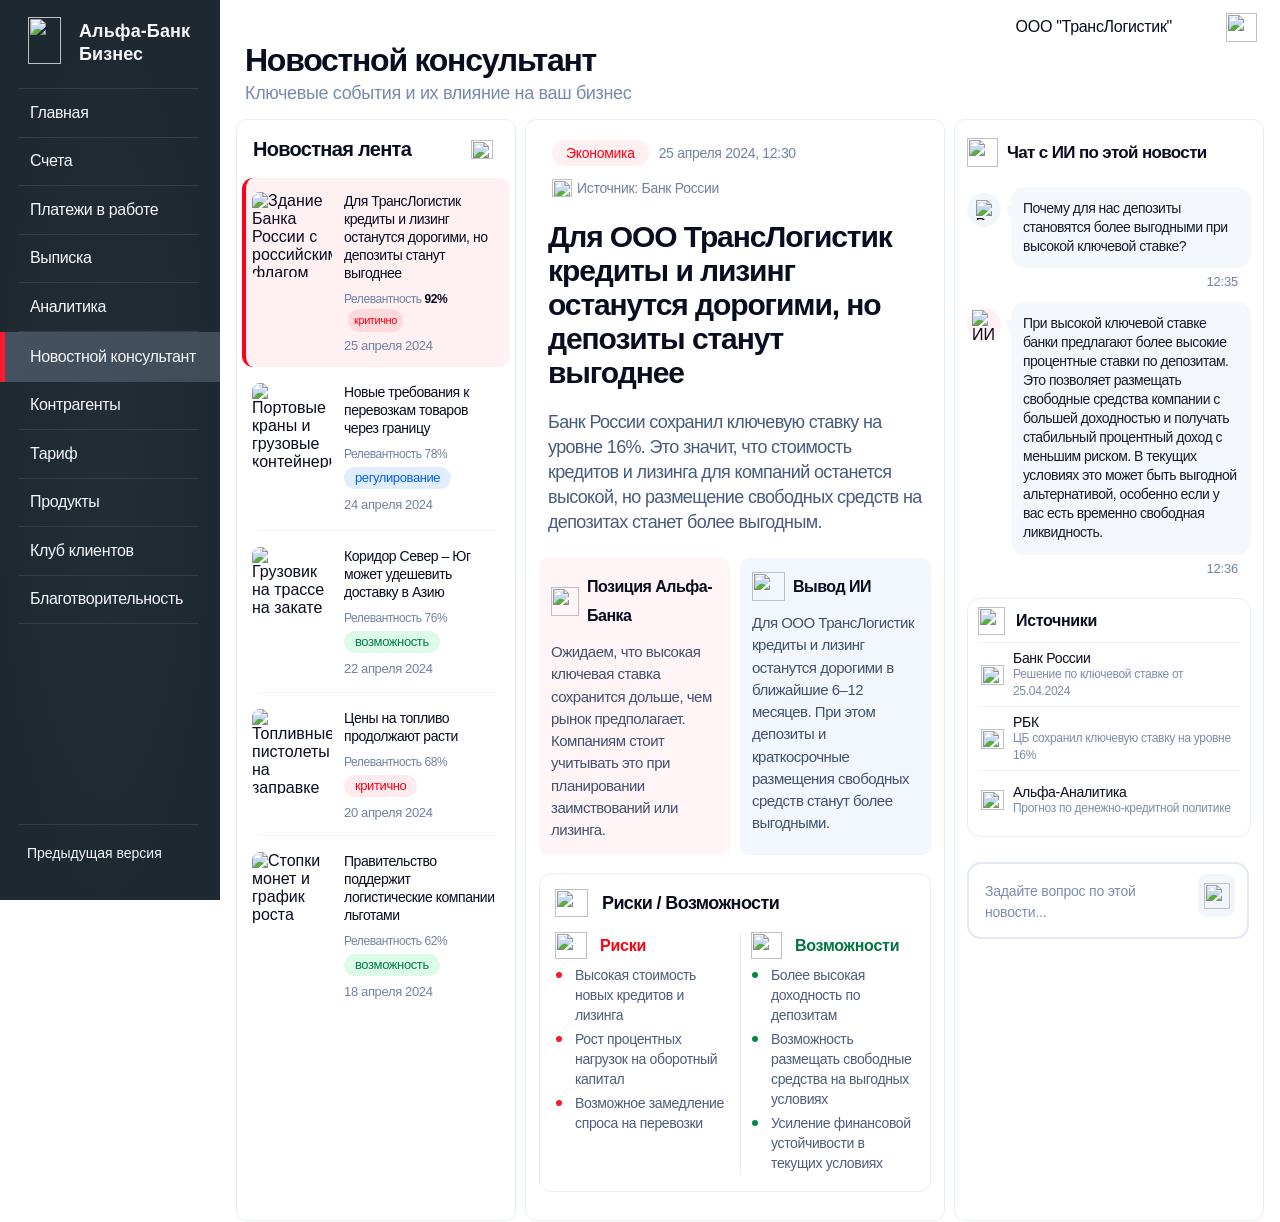
==== src/main/resources/templates/index.html @ 37f82724 "controllers building" ====
<!doctype html>
<html lang="ru">
<head>
  <meta charset="utf-8">
  <meta name="viewport" content="width=device-width, initial-scale=1">
  <meta name="color-scheme" content="light">
  <title>Новостной консультант — Альфа-Банк Бизнес</title>
  <link rel="icon" href="assets/chat-alfa.png">
  <link rel="stylesheet" href="../static/style.css">
  <script src="script.js" defer></script>
</head>
<body>
  <aside class="sidebar" aria-label="Боковая панель">
    <a class="brand" href="#consultant" aria-label="Альфа-Банк Бизнес">
      <img src="assets/alfa-logo.png" alt="" width="33" height="47">
      <span>Альфа-Банк<br>Бизнес</span>
    </a>
    <nav aria-label="Главное меню">
      <button type="button" data-section="Главная">Главная</button>
      <button type="button" data-section="Счета">Счета</button>
      <button type="button" data-section="Платежи в работе">Платежи в работе</button>
      <button type="button" data-section="Выписка">Выписка</button>
      <button type="button" data-section="Аналитика">Аналитика</button>
      <a href="#consultant" class="nav-current" aria-current="page">Новостной консультант</a>
      <button type="button" data-section="Контрагенты">Контрагенты</button>
      <button type="button" data-section="Тариф">Тариф</button>
      <button type="button" data-section="Продукты">Продукты</button>
      <button type="button" data-section="Клуб клиентов">Клуб клиентов</button>
      <button type="button" data-section="Благотворительность">Благотворительность</button>
    </nav>
    <button class="previous-version" type="button" data-section="Предыдущая версия">Предыдущая версия</button>
  </aside>

  <main id="consultant" class="workspace">
    <header class="page-header">
      <div class="page-heading">
        <h1>Новостной консультант</h1>
        <p>Ключевые события и их влияние на ваш бизнес</p>
      </div>
      <div class="account">
        <div class="company-wrapper">
          <button class="company-button" id="company-button" type="button" aria-expanded="false" aria-controls="company-menu">
            ООО "ТрансЛогистик" <img src="assets/chevron.png" alt="" width="16" height="13">
          </button>
          <div id="company-menu" class="popover company-menu" hidden><span>Текущая компания</span><strong>ООО «ТрансЛогистик»</strong></div>
        </div>
        <button id="logout-button" class="icon-button logout" type="button" aria-label="Выйти"><img src="assets/logout.png" width="31" height="29" alt=""></button>
      </div>
    </header>

    <div class="columns">
      <section class="panel feed" aria-labelledby="feed-heading">
        <header class="feed-header">
          <h2 id="feed-heading">Новостная лента</h2>
          <button class="icon-button filter-button" id="filter-button" type="button" aria-label="Фильтры новостной ленты" aria-expanded="false" aria-controls="filter-menu"><img src="assets/filter.png" alt="" width="22" height="19"></button>
          <form id="filter-menu" class="popover filter-menu" hidden>
            <label>Тип новости<select id="impact-filter"><option value="all">Все новости</option><option value="risk">Критично</option><option value="regulation">Регулирование</option><option value="opportunity">Возможность</option></select></label>
            <label>Сортировка<select id="news-sort"><option value="relevance">По релевантности</option><option value="date">По дате</option></select></label>
            <button type="reset">Сбросить фильтры</button>
          </form>
        </header>
        <div class="news-list" role="list" aria-label="Новости">
          <div role="listitem" class="news-row" data-impact="risk" data-score="92" data-date="2024-04-25">
            <button type="button" class="news-item selected" data-news="rate" aria-pressed="true">
              <img class="news-thumbnail" src="assets/bank-building.png" alt="Здание Банка России с российским флагом" width="98" height="100">
              <span class="news-copy"><span class="news-title">Для ТрансЛогистик<br> кредиты и лизинг останутся<br> дорогими, но депозиты<br> станут выгоднее</span><span class="news-info">Релевантность <strong>92%</strong><span class="badge critical">критично</span></span><time datetime="2024-04-25">25 апреля 2024</time></span>
            </button>
          </div>
          <div role="listitem" class="news-row" data-impact="regulation" data-score="78" data-date="2024-04-24">
            <button type="button" class="news-item" data-news="border" aria-pressed="false">
              <img class="news-thumbnail" src="assets/containers.png" alt="Портовые краны и грузовые контейнеры" width="98" height="97">
              <span class="news-copy"><span class="news-title">Новые требования<br> к перевозкам товаров<br> через границу</span><span class="news-info">Релевантность 78%</span><span class="badge regulation">регулирование</span><time datetime="2024-04-24">24 апреля 2024</time></span>
            </button>
          </div>
          <div role="listitem" class="news-row" data-impact="opportunity" data-score="76" data-date="2024-04-22">
            <button type="button" class="news-item" data-news="corridor" aria-pressed="false">
              <img class="news-thumbnail" src="assets/truck.png" alt="Грузовик на трассе на закате" width="98" height="97">
              <span class="news-copy"><span class="news-title">Коридор Север – Юг<br> может удешевить<br> доставку в Азию</span><span class="news-info">Релевантность 76%</span><span class="badge opportunity">возможность</span><time datetime="2024-04-22">22 апреля 2024</time></span>
            </button>
          </div>
          <div role="listitem" class="news-row" data-impact="risk" data-score="68" data-date="2024-04-20">
            <button type="button" class="news-item" data-news="fuel" aria-pressed="false">
              <img class="news-thumbnail" src="assets/fuel.png" alt="Топливные пистолеты на заправке" width="98" height="97">
              <span class="news-copy"><span class="news-title">Цены на топливо<br> продолжают расти</span><span class="news-info">Релевантность 68%</span><span class="badge critical">критично</span><time datetime="2024-04-20">20 апреля 2024</time></span>
            </button>
          </div>
          <div role="listitem" class="news-row" data-impact="opportunity" data-score="62" data-date="2024-04-18">
            <button type="button" class="news-item" data-news="support" aria-pressed="false">
              <img class="news-thumbnail" src="assets/coins.png" alt="Стопки монет и график роста" width="98" height="96">
              <span class="news-copy"><span class="news-title">Правительство поддержит<br> логистические компании<br> льготами</span><span class="news-info">Релевантность 62%</span><span class="badge opportunity">возможность</span><time datetime="2024-04-18">18 апреля 2024</time></span>
            </button>
          </div>
        </div>
      </section>

      <article class="panel article-panel" aria-labelledby="article-heading">
        <div class="article-meta"><span id="article-category" class="category">Экономика</span><time id="article-date" datetime="2024-04-25T12:30:00">25 апреля 2024, 12:30</time><a id="article-source" href="#sources"><img src="assets/source-external.png" alt="" width="20" height="18">Источник: Банк России</a></div>
        <div class="article-intro">
          <h2 id="article-heading">Для ООО ТрансЛогистик кредиты<br class="reference-break"> <span class="headline-second">и лизинг останутся дорогими,</span><br class="reference-break"> <span class="headline-final">но депозиты станут выгоднее</span></h2>
          <p class="article-summary" id="article-summary">Банк России сохранил ключевую ставку на уровне 16%.<br class="reference-break"> <span class="summary-wide">Это значит, что стоимость кредитов и лизинга для компаний</span><br class="reference-break"> <span class="summary-wide">останется высокой, но размещение свободных средств</span><br class="reference-break"> <span class="summary-tail">на депозитах станет более выгодным.</span></p>
        </div>
        <div id="article-analysis">
          <div class="analysis-cards">
            <section class="analysis-card bank-position" aria-labelledby="bank-heading">
              <h3 id="bank-heading"><img src="assets/bank-chart.png" alt="" width="28" height="29">Позиция Альфа-Банка</h3>
              <p>Ожидаем, что высокая ключевая<br class="reference-break"> ставка сохранится дольше, чем<br class="reference-break"> рынок предполагает. Компаниям<br class="reference-break"> <span class="compact-line">стоит учитывать это при планировании</span><br class="reference-break"> заимствований или лизинга.</p>
            </section>
            <section class="analysis-card ai-conclusion" aria-labelledby="ai-heading">
              <h3 id="ai-heading"><img src="assets/ai-sparkles.png" alt="" width="33" height="29">Вывод ИИ</h3>
              <p>Для ООО ТрансЛогистик кредиты<br class="reference-break"> и лизинг останутся дорогими<br class="reference-break"> в ближайшие 6–12 месяцев.<br class="reference-break"> При этом депозиты и краткосрочные<br class="reference-break"> размещения свободных средств<br class="reference-break"> станут более выгодными.</p>
            </section>
          </div>
          <section class="risk-opportunities" aria-labelledby="risk-heading">
            <h3 id="risk-heading"><img src="assets/scales.png" width="33" height="28" alt="">Риски / Возможности</h3>
            <div class="risk-columns">
              <section class="risks"><h4><img src="assets/warning.png" width="32" height="27" alt="">Риски</h4><ul><li>Высокая стоимость новых кредитов<br class="reference-break"> и лизинга</li><li>Рост процентных нагрузок<br class="reference-break"> на оборотный капитал</li><li>Возможное замедление спроса<br class="reference-break"> на перевозки</li></ul></section>
              <section class="opportunities"><h4><img src="assets/trend.png" width="31" height="27" alt="">Возможности</h4><ul><li>Более высокая доходность<br class="reference-break"> по депозитам</li><li>Возможность размещать свободные<br class="reference-break"> средства на выгодных условиях</li><li>Усиление финансовой устойчивости<br class="reference-break"> в текущих условиях</li></ul></section>
            </div>
          </section>
        </div>
      </article>

      <aside class="panel chat-panel" aria-labelledby="chat-heading">
        <h2 id="chat-heading"><img src="assets/chat.png" width="31" height="29" alt="">Чат с ИИ по этой новости</h2>
        <div class="conversation" id="conversation" role="log" aria-label="Переписка по новости" aria-live="polite">
          <div class="message user-message"><span class="avatar user-avatar"><img src="assets/chat-user.png" width="17" height="20" alt="Вы"></span><div class="message-body"><div class="bubble">Почему для нас депозиты становятся<br class="reference-break"> более выгодными при высокой<br class="reference-break"> ключевой ставке?</div><time>12:35</time></div></div>
          <div class="message ai-message"><span class="avatar ai-avatar"><img src="assets/chat-alfa.png" width="24" height="30" alt="ИИ"></span><div class="message-body"><div class="bubble">При высокой ключевой ставке банки<br class="reference-break"> предлагают более высокие процентные<br class="reference-break"> ставки по депозитам. Это позволяет<br class="reference-break"> размещать свободные средства<br class="reference-break"> компании с большей доходностью<br class="reference-break"> и получать стабильный процентный<br class="reference-break"> доход с меньшим риском. В текущих<br class="reference-break"> условиях это может быть выгодной<br class="reference-break"> альтернативой, особенно если у вас<br class="reference-break"> есть временно свободная ликвидность.</div><time>12:36</time></div></div>
        </div>
        <section class="sources" id="sources" aria-labelledby="sources-heading">
          <h3 id="sources-heading"><img src="assets/link.png" width="27" height="28" alt="">Источники</h3>
          <a href="https://www.cbr.ru/" target="_blank" rel="noopener noreferrer"><img src="assets/external.png" width="23" height="20" alt=""><span>Банк России<small>Решение по ключевой ставке от 25.04.2024</small></span></a>
          <a href="https://www.rbc.ru/" target="_blank" rel="noopener noreferrer"><img src="assets/external.png" width="23" height="20" alt=""><span>РБК<small>ЦБ сохранил ключевую ставку на уровне 16%</small></span></a>
          <a href="https://alfabank.ru/" target="_blank" rel="noopener noreferrer"><img src="assets/external.png" width="23" height="20" alt=""><span>Альфа-Аналитика<small>Прогноз по денежно-кредитной политике</small></span></a>
        </section>
        <form class="chat-form" id="chat-form">
          <label class="visually-hidden" for="chat-input">Вопрос по выбранной новости</label>
          <textarea id="chat-input" rows="2" maxlength="2000" placeholder="Задайте вопрос по этой новости..."></textarea>
          <button class="icon-button send-button" type="submit" aria-label="Отправить вопрос"><img src="assets/send.png" width="26" height="26" alt=""></button>
        </form>
      </aside>
    </div>
  </main>
  <dialog id="info-dialog"><form method="dialog"><h2 id="dialog-title"></h2><p id="dialog-copy"></p><button autofocus>Понятно</button></form></dialog>
</body>
</html>
---- src/main/resources/static/style.css ----
:root {
  --ink:#080d20;
  --muted:#7083a5;
  --body:#475b7e;
  --line:#e8eef7;
  --red:#ff001b;
  --green:#007c40;
  --radius:11px;
  font-family:Arial,Helvetica,sans-serif;
  color:var(--ink);
  background:#fff;
  font-synthesis:none
}

* {
  box-sizing:border-box
}

body {
  margin:0
}

button,input,select,textarea {
  font:inherit
}

button,a {
  -webkit-tap-highlight-color:transparent
}

button {
  color:inherit;
  cursor:pointer
}

a {
  color:inherit;
  text-decoration:none
}

button {
  border:0
}

button:focus-visible,a:focus-visible,textarea:focus-visible,select:focus-visible {
  outline:2px solid #477cff;
  outline-offset:3px
}

button img,a img {
  flex-shrink:0
}

img {
  object-fit:contain;
  vertical-align:middle
}

h1,h2,h3,h4,p {
  margin:0
}

[hidden] {
  display:none!important
}

.sidebar {
  position:fixed;
  inset:0 auto 0 0;
  width:247px;
  min-height:720px;
  background:radial-gradient(ellipse at 48% 52%,#222d36 0,#1d2830 72%);
  color:#f6f7fa;
  display:flex;
  flex-direction:column;
  z-index:2
}

.brand {
  height:89px;
  margin:0 21px 0 19px;
  border-bottom:1px solid #344049;
  display:flex;
  align-items:flex-start;
  padding:17px 0 0 9px;
  gap:18px
}

.brand span {
  font-size:18px;
  font-weight:700;
  line-height:23px;
  padding-top:3px;
  letter-spacing:.1px
}

.sidebar nav {
  display:flex;
  flex-direction:column
}

.sidebar nav>button,.sidebar nav>a {
  position:relative;
  display:flex;
  align-items:center;
  min-height:48.5px;
  padding:0 11px;
  margin:0 21px 0 19px;
  border-bottom:1px solid #344049;
  background:transparent;
  text-align:left;
  font-size:16px;
  line-height:20px;
  letter-spacing:-.35px;
  white-space:nowrap
}

.sidebar nav>.nav-current {
  height:50px;
  margin:0;
  padding:0 0 0 30px;
  background:linear-gradient(90deg,#45515f,#404c58);
  border-bottom:0;
  border-left:5px solid #ff1b2f;
  padding-left:25px
}

.sidebar nav>button:hover {
  background:#ffffff0a
}

.previous-version {
  margin: auto 21px 28px 19px;
  padding:20px 8px 11px;
  border-top:1px solid #344049;
  background:transparent;
  color:#f6f7fa;
  text-align:left;
  font-size:14px
}

.workspace {
  margin-left:247px;
  padding:0 22px 1px 20px;
  min-width:0
}

.page-header {
  height:119px;
  position:relative;
  padding:33px 9px 0
}

.page-heading h1 {
  font-size:36px;
  line-height:42px;
  letter-spacing:-1.25px;
  font-weight:700
}

.page-heading p {
  font-size:20px;
  line-height:25px;
  color:#778aaf;
  letter-spacing:-.35px
}

.account {
  position:absolute;
  right:7px;
  top:21px;
  display:flex;
  gap:22px;
  align-items:center
}

.company-wrapper {
  position:relative
}

.company-button {
  display:flex;
  align-items:center;
  gap:15px;
  padding:3px 0;
  background:transparent;
  font-size:16px;
  letter-spacing:-.3px
}

.icon-button {
  padding:0;
  display:inline-flex;
  align-items:center;
  justify-content:center;
  background:transparent
}

.logout {
  width:32px;
  height:30px
}

.columns {
  display:grid;
  grid-template-columns:363fr 611fr 391fr;
  gap:9px;
  height:calc(100vh - 120px);
  min-height:821px
}

.panel {
  min-width:0;
  border:1px solid var(--line);
  border-radius:var(--radius);
  background:#fff
}

.feed {
  position:relative;
  overflow:hidden
}

.feed-header {
  height:58px;
  display:flex;
  align-items:center;
  justify-content:space-between;
  padding:0 19px 0 16px;
  position:relative
}

.feed-header h2 {
  font-size:20px;
  line-height:24px;
  letter-spacing:-.7px
}

.filter-button {
  height:30px;
  width:28px
}

.news-list {
  padding:0 5px
}

.news-row {
  position:relative
}

.news-row:not(:last-child)::after {
  position:absolute;
  bottom:0;
  left:15px;
  right:13px;
  height:1px;
  background:#eff2f7;
  content:""
}

.news-row:has(.selected)::after {
  display:none
}

.news-item {
  width:100%;
  display:flex;
  gap:17px;
  padding:16px 12px 12px 15px;
  background:#fff;
  text-align:left;
  min-height:162px;
  border-radius:11px;
  position:relative;
  align-items:flex-start
}

.news-item.selected {
  background:#fff0f2;
  border-left:4px solid var(--red);
  padding:14px 9px 12px 11px;
  min-height:146px
}

.news-item:hover:not(.selected) {
  background:#fafbfe
}

.news-thumbnail {
  flex:0 0 98px;
  width:98px;
  height:97px;
  object-fit:cover;
  border-radius:8px
}

.selected .news-thumbnail {
  height:100px
}

.news-copy {
  display:flex;
  flex-direction:column;
  min-width:0;
  flex:1
}

.news-title {
  font-size:16px;
  line-height:19px;
  letter-spacing:-.45px;
  font-weight:500
}

.news-info {
  font-size:14px;
  line-height:19px;
  color:var(--muted);
  margin-top:8px;
  letter-spacing:-.45px;
  white-space:nowrap
}

.news-info strong {
  color:var(--ink);
  font-weight:700
}

.badge {
  font-size:13px;
  line-height:22px;
  display:inline-flex;
  align-self:flex-start;
  align-items:center;
  border-radius:20px;
  padding:0 11px;
  white-space:nowrap;
  letter-spacing:-.4px
}

.critical {
  background:#ffebee;
  color:#f90013
}

.regulation {
  background:#e1eeff;
  color:#0060ff
}

.opportunity {
  background:#ddfbe9;
  color:#007d4d
}

.selected .badge {
  margin-left:9px;
  padding:0 11px;
  background:#ffdadd;
  line-height:23px
}

.news-copy>time {
  font-size:13px;
  line-height:18px;
  color:var(--muted);
  margin-top:7px;
  letter-spacing:-.35px
}

.selected .news-copy>time {
  margin-top:5px
}

.news-copy>.badge {
  margin-top:3px
}

.news-row:nth-child(2) .news-item {
  min-height:164px
}

.news-row:nth-child(4) .news-item {
  min-height:143px
}

.news-row:last-child .news-item {
  min-height:147px
}

.article-panel {
  padding:20px 13px 28px
}

.article-meta {
  height:28px;
  display:flex;
  align-items:center;
  gap:19px;
  padding-left:13px;
  color:var(--muted);
  font-size:14px;
  white-space:nowrap;
  letter-spacing:-.3px
}

.category {
  display:inline-block;
  padding:4px 14px;
  border-radius:20px;
  color:#ff0015;
  background:#fff0f2;
  line-height:18px
}

.article-meta>a {
  display:flex;
  align-items:center;
  gap:5px;
  padding-left:14px;
  border-left:1px solid #f0f3f8;
  height:23px
}

.article-intro {
  padding:0 17px
}

.article-intro h2 {
  margin-top:21px;
  font-size:34px;
  line-height:36.5px;
  letter-spacing:-1.1px;
  font-weight:700
}

.article-summary {
  margin-top:20px;
  font-size:20px;
  line-height:25.5px;
  letter-spacing:-.65px;
  color:var(--body)
}

.analysis-cards {
  margin-top:23px;
  display:grid;
  grid-template-columns:1fr 1fr;
  gap:10px
}

.analysis-card {
  min-width:0;
  border-radius:9px;
  min-height:208px;
  padding:17px 17px 14px
}

.bank-position {
  background:#fff5f6
}

.ai-conclusion {
  background:#f2f7fe
}

.analysis-card h3 {
  font-size:18px;
  line-height:29px;
  letter-spacing:-.5px;
  display:flex;
  align-items:center;
  gap:15px;
  white-space:nowrap
}

.ai-conclusion h3 {
  gap:13px
}

.analysis-card p {
  font-size:16px;
  line-height:22.25px;
  color:#415271;
  letter-spacing:-.5px;
  margin-top:11px
}

.risk-opportunities {
  border:1px solid var(--line);
  border-radius:12px;
  margin-top:18px;
  padding:15px 15px 18px;
  min-height:240px
}

.risk-opportunities>h3 {
  font-size:18px;
  letter-spacing:-.6px;
  line-height:28px;
  display:flex;
  align-items:center;
  gap:14px
}

.risk-columns {
  margin-top:15px;
  display:grid;
  grid-template-columns:1fr 1fr;
  gap:16px
}

.risk-columns>section+section {
  border-left:1px solid var(--line);
  padding-left:22px
}

.risk-columns h4 {
  font-size:16px;
  line-height:27px;
  display:flex;
  align-items:center;
  gap:13px;
  letter-spacing:-.25px
}

.risks h4 {
  color:#ff0013
}

.opportunities h4 {
  color:#007641
}

.risk-columns ul {
  list-style:none;
  margin:6px 0 0;
  padding:0
}

.risk-columns li {
  position:relative;
  font-size:14px;
  line-height:20px;
  color:#4c5e7c;
  padding-left:20px;
  letter-spacing:-.35px;
  margin-top:4px
}

.risk-columns li::before {
  content:"";
  width:6px;
  height:6px;
  border-radius:50%;
  background:#ff152d;
  position:absolute;
  left:1px;
  top:7px
}

.opportunities li::before {
  background:#008a43
}

.chat-panel {
  padding:18px 12px 33px 16px;
  display:flex;
  flex-direction:column
}

.chat-panel>h2 {
  font-size:20px;
  letter-spacing:-.65px;
  line-height:29px;
  display:flex;
  align-items:center;
  gap:15px;
  padding-left:4px;
  white-space:nowrap
}

.conversation {
  margin-top:20px;
  max-height:371px;
  overflow:auto;
  scrollbar-width:thin;
  scrollbar-color:#d5dfed transparent;
  flex:0 0 auto
}

.message {
  display:flex;
  align-items:flex-start;
  gap:14px
}

.avatar {
  width:41px;
  height:41px;
  flex:0 0 41px;
  border-radius:50%;
  display:flex;
  align-items:center;
  justify-content:center;
  margin-top:6px
}

.user-avatar {
  background:#f2f5f9
}

.ai-avatar {
  background:#fff0f2
}

.message-body {
  flex:1;
  min-width:0
}

.bubble {
  overflow-wrap:anywhere;
  position:relative;
  border-radius:14px;
  background:#f4f7fb;
  padding:15px 16px 9px;
  font-size:16px;
  line-height:20px;
  letter-spacing:-.5px;
  color:#161c30
}

.bubble::before {
  position:absolute;
  left:-4px;
  top:18px;
  width:10px;
  height:13px;
  border-radius:1px 0 0 8px;
  background:#f4f7fb;
  content:""
}

.message time {
  display:block;
  text-align:right;
  margin:5px 13px 0 0;
  font-size:13px;
  line-height:18px;
  letter-spacing:-.2px;
  color:var(--muted)
}

.ai-message {
  margin-top:11px
}

.ai-message .bubble {
  padding-top:12px;
  padding-bottom:13px
}

.sources {
  margin-top:24px;
  border:1px solid var(--line);
  border-radius:13px;
  padding:8px 15px 4px 16px;
  flex:0 0 auto
}

.sources h3 {
  display:flex;
  align-items:center;
  gap:11px;
  font-size:16px;
  line-height:28px;
  letter-spacing:-.35px;
  margin-bottom:7px
}

.sources>a {
  display:flex;
  align-items:center;
  gap:18px;
  min-height:58px;
  border-top:1px solid #edf1f7;
  font-size:14px;
  letter-spacing:-.3px;
  padding:7px 0 6px 3px
}

.sources>a:hover {
  background:#f8faff
}

.sources a span {
  min-width:0
}

.sources small {
  display:block;
  font-size:12px;
  color:#7c8dac;
  line-height:17px;
  letter-spacing:-.3px;
  white-space:nowrap
}

.chat-form {
  display:flex;
  gap:7px;
  align-items:flex-start;
  border:2px solid #e2e9f4;
  border-radius:14px;
  padding:10px 12px 10px 16px;
  min-height:77px;
  margin-top:auto;
  margin-right:2px
}

.chat-form textarea {
  border:0;
  outline:none;
  resize:none;
  min-width:0;
  width:100%;
  height:51px;
  background:transparent;
  padding:7px 0 0;
  color:var(--ink);
  font-size:14px;
  line-height:21px;
  letter-spacing:-.2px
}

.chat-form textarea::placeholder {
  color:#7b8db1;
  opacity:1
}

.send-button {
  border-radius:9px;
  background:#f2f5fa;
  width:37px;
  height:43px;
  flex:0 0 37px
}

.send-button:hover {
  background:#e9eff9
}

.popover {
  position:absolute;
  z-index:5;
  background:#fff;
  border:1px solid var(--line);
  border-radius:12px;
  box-shadow:0 8px 30px #15213d24;
  padding:16px;
  font-size:14px
}

.company-menu {
  right:0;
  top:35px;
  width:240px
}

.company-menu span,.company-menu strong {
  display:block;
  line-height:24px
}

.company-menu span {
  color:var(--muted)
}

.filter-menu {
  top:47px;
  right:10px;
  width:240px
}

.filter-menu label {
  display:block;
  margin-bottom:12px
}

.filter-menu select {
  display:block;
  width:100%;
  border:1px solid #dbe2ed;
  padding:8px;
  margin-top:5px;
  background:#fff;
  border-radius:6px;
  color:var(--ink)
}

.filter-menu button {
  padding:8px 10px;
  border-radius:6px;
  background:#f3f6fb
}

.visually-hidden {
  position:absolute;
  width:1px;
  height:1px;
  overflow:hidden;
  clip-path:inset(50%);
  white-space:nowrap
}

dialog {
  border:1px solid var(--line);
  border-radius:16px;
  max-width:min(440px,90vw);
  padding:26px;
  box-shadow:0 15px 70px #080d2020
}

dialog::backdrop {
  background:#080d2040
}

dialog h2 {
  font-size:22px;
  margin-bottom:14px
}

dialog p {
  line-height:1.5;
  color:var(--body)
}

dialog button {
  background:#ff122b;
  color:#fff;
  border-radius:8px;
  padding:10px 20px;
  margin-top:20px
}

.sources:target {
  outline:2px solid #cbd8ef;
  outline-offset:3px
}

@media(min-width:1650px) {
  .brand span {
    font-weight:400;
    -webkit-text-stroke:.22px currentColor;
    letter-spacing:0
  }
  .sidebar nav>button,.sidebar nav>a {
    min-height:48px;
    font-size:16px;
    letter-spacing:.05px
  }
  .sidebar nav>.nav-current {
    font-size:16.5px;
    letter-spacing:.05px
  }
  .previous-version {
    margin-bottom:30px
  }
  .page-header {
    padding-top:34px
  }
  .page-heading h1 {
    letter-spacing:-1px
  }
  .page-heading p {
    letter-spacing:-.3px
  }
  .company-button {
    font-size:17px
  }
  .feed-header {
    padding-top:4px
  }
  .news-title {
    -webkit-text-stroke:.15px currentColor
  }
  .news-info {
    letter-spacing:-.3px
  }
  .news-copy>time {
    letter-spacing:-.1px
  }
  .news-row:nth-child(2) .news-title {
    position:relative;
    top:1px
  }
  .news-row:nth-child(2) .news-info {
    margin-top:9px
  }
  .news-row:nth-child(2) .news-copy>time {
    margin-top:9px
  }
  .news-row:nth-child(2) .news-item {
    height:164px
  }
  .news-row:nth-child(n+3) .news-item {
    padding-top:13px
  }
  .news-row:nth-child(3) .news-title {
    line-height:20.5px;
    position:relative;
    top:1px
  }
  .news-row:nth-child(3) .news-info {
    margin-top:6.5px
  }
  .news-row:nth-child(3) .news-copy>time {
    margin-top:9px
  }
  .news-row:nth-child(3) .news-item {
    height:162px
  }
  .news-row:nth-child(4) .news-title {
    line-height:20px;
    position:relative;
    top:1px
  }
  .news-row:nth-child(4) .news-copy>time {
    margin-top:9px
  }
  .news-row:nth-child(4) .news-item {
    height:143px
  }
  .news-row:last-child .news-item {
    padding-top:12px
  }
  .news-row:last-child .news-info {
    margin-top:7px
  }
  .news-row:last-child .news-copy>.badge {
    margin-top:1px
  }
  .news-row:last-child .news-copy>time {
    margin-top:2px
  }
  .columns {
    grid-template-rows:minmax(0,1fr)
  }
  .category {
    padding:3.5px 17.5px
  }
  .reference-break {
    display:initial
  }
  .article-intro h2 {
    margin-top:24px
  }
  .headline-second {
    letter-spacing:-1.4px
  }
  .headline-final {
    letter-spacing:-1.7px
  }
  .article-summary {
    line-height:26px
  }
  .summary-wide {
    letter-spacing:-.4px
  }
  .summary-tail {
    letter-spacing:-.8px
  }
  .analysis-cards {
    margin-top:21px
  }
  .analysis-card {
    padding-right:7px
  }
  .analysis-card p {
    letter-spacing:-.55px
  }
  .analysis-card .compact-line {
    letter-spacing:-.83px;
    white-space:nowrap
  }
  .risk-columns {
    grid-template-columns:255px minmax(0,1fr)
  }
  .selected .news-title {
    line-height:18.6px;
    position:relative;
    top:-2px
  }
  .selected .news-info {
    margin-top:1.5px;
    line-height:23px
  }
  .selected .news-copy>time {
    margin-top:4px
  }
  .news-item.selected {
    height:146px;
    min-height:146px;
    padding-bottom:9px
  }
  .ai-message .bubble {
    font-size:16px;
    letter-spacing:-.7px;
    padding-bottom:15px
  }
  .ai-avatar {
    margin-top:3px
  }
  .conversation {
    max-height:371px;
    margin-right:-1px
  }
  .sources {
    margin-top:23px;
    margin-right:2px;
    padding-bottom:3px
  }
  .sources h3 {
    position:relative;
    top:1px;
    gap:10px;
    margin-bottom:6px
  }
  .sources>a {
    gap:16px
  }
  .sources small {
    font-size:13px;
    letter-spacing:-.35px
  }
}

@media(max-width:1649px) {
  .reference-break {
    display:none
  }
  .sidebar {
    width:220px
  }
  .workspace {
    margin-left:220px;
    padding-right:16px;
    padding-left:16px
  }
  .columns {
    grid-template-columns:minmax(280px,.95fr) minmax(420px,1.6fr) minmax(310px,1fr);
    gap:9px;
    min-height:840px;
    height:auto
  }
  .page-heading h1 {
    font-size:32px
  }
  .page-heading p {
    font-size:18px
  }
  .page-header {
    padding-top:39px
  }
  .account {
    top:12px
  }
  .article-intro {
    padding:0 9px
  }
  .article-intro h2 {
    font-size:30px;
    line-height:34px
  }
  .article-summary {
    font-size:18px;
    line-height:25px
  }
  .article-meta {
    gap:10px;
    flex-wrap:wrap;
    height:auto;
    min-height:28px;
    white-space:normal
  }
  .article-meta>a {
    padding-left:0;
    border:0
  }
  .analysis-card {
    padding:14px 12px
  }
  .analysis-card h3 {
    font-size:16px;
    gap:8px;
    white-space:normal
  }
  .analysis-card p {
    font-size:15px
  }
  .risk-columns {
    gap:10px
  }
  .risk-columns>section+section {
    padding-left:10px
  }
  .news-item {
    gap:12px;
    padding-left:10px
  }
  .news-item.selected {
    padding-left:6px
  }
  .news-thumbnail {
    width:80px;
    flex-basis:80px;
    height:85px
  }
  .selected .news-thumbnail {
    height:85px
  }
  .news-title {
    font-size:14px;
    line-height:18px
  }
  .news-title br {
    display:none
  }
  .news-info {
    font-size:12px;
    white-space:normal
  }
  .selected .badge {
    margin-left:4px;
    font-size:11px;
    padding:0 6px
  }
  .chat-panel {
    padding-left:12px;
    padding-right:12px
  }
  .chat-panel>h2 {
    font-size:17px;
    gap:9px;
    padding-left:0;
    white-space:normal
  }
  .message {
    gap:10px
  }
  .avatar {
    width:34px;
    height:34px;
    flex-basis:34px
  }
  .bubble {
    font-size:14px;
    line-height:19px;
    padding:12px
  }
  .sources {
    padding:8px 10px
  }
  .sources>a {
    gap:9px
  }
  .sources small {
    white-space:normal
  }
  .conversation {
    max-height:420px
  }
  .sources {
    margin-top:20px
  }
  .chat-form {
    margin-top:25px
  }
}

@media(max-width:1279px) {
  .sidebar {
    width:205px
  }
  .workspace {
    margin-left:205px
  }
  .columns {
    grid-template-columns:290px minmax(0,1fr);
    height:auto
  }
  .chat-panel {
    grid-column:2;
    min-height:700px
  }
  .feed {
    grid-row:1 / span 2
  }
  .article-panel {
    padding-bottom:20px
  }
  .article-meta>a {
    font-size:12px
  }
  .analysis-cards {
    grid-template-columns:1fr
  }
  .analysis-card {
    min-height:0
  }
  .chat-form {
    margin-top:25px
  }
  .conversation {
    max-height:420px
  }
  .page-heading h1 {
    font-size:30px
  }
  .page-heading p {
    font-size:16px
  }
  .brand {
    gap:12px
  }
  .brand span {
    font-size:16px
  }
  .sidebar nav>button,.sidebar nav>a {
    font-size:14px
  }
  .sidebar nav>.nav-current {
    padding-left:15px
  }
  .risk-columns {
    grid-template-columns:1fr
  }
  .risk-columns>section+section {
    border-left:0;
    border-top:1px solid var(--line);
    padding:10px 0 0
  }
}

@media(max-width:899px) {
  .sidebar {
    position:relative;
    width:100%;
    min-height:0
  }
  .brand {
    height:75px;
    margin:0 16px;
    border:0;
    padding:11px 0;
    gap:14px
  }
  .brand img {
    height:44px
  }
  .brand span {
    padding-top:3px
  }
  .sidebar nav {
    flex-direction:row;
    overflow-x:auto;
    padding:0 10px
  }
  .sidebar nav>button,.sidebar nav>a {
    flex-shrink:0;
    min-height:44px;
    margin:0;
    padding:0 13px;
    border:0
  }
  .sidebar nav>.nav-current {
    height:44px;
    padding:0 13px;
    border-left:0;
    border-bottom:3px solid #ff1b2f
  }
  .previous-version {
    display:none
  }
  .workspace {
    margin:0;
    padding:0 14px 14px
  }
  .page-header {
    height:142px;
    padding:52px 0 0
  }
  .page-heading h1 {
    font-size:28px;
    letter-spacing:-.8px
  }
  .page-heading p {
    font-size:15px;
    line-height:21px
  }
  .account {
    right:0;
    top:12px
  }
  .company-button {
    font-size:14px
  }
  .columns {
    grid-template-columns:minmax(0,1fr);
    gap:14px;
    min-height:0
  }
  .feed,.chat-panel {
    grid-column:auto;
    grid-row:auto
  }
  .feed {
    max-height:430px;
    overflow:auto
  }
  .feed-header {
    position:sticky;
    top:0;
    background:white;
    z-index:1
  }
  .news-item,.news-item.selected,.news-row:nth-child(2) .news-item,.news-row:nth-child(4) .news-item,.news-row:last-child .news-item {
    min-height:135px
  }
  .news-thumbnail,.selected .news-thumbnail {
    width:90px;
    flex-basis:90px;
    height:90px
  }
  .news-title {
    font-size:16px;
    line-height:20px
  }
  .news-info {
    font-size:13px
  }
  .article-intro h2 {
    font-size:28px;
    line-height:32px
  }
  .article-summary {
    font-size:18px;
    line-height:25px
  }
  .article-meta {
    font-size:12px;
    padding-left:9px
  }
  .analysis-cards {
    grid-template-columns:1fr 1fr
  }
  .analysis-card h3 {
    font-size:16px
  }
  .analysis-card p {
    font-size:15px
  }
  .risk-columns {
    grid-template-columns:1fr 1fr
  }
  .risk-columns>section+section {
    border-top:0;
    border-left:1px solid var(--line);
    padding:0 0 0 12px
  }
  .chat-panel {
    min-height:700px;
    padding:18px 16px
  }
  .chat-panel>h2 {
    font-size:20px
  }
  .conversation {
    max-height:440px
  }
  .bubble {
    font-size:16px;
    line-height:21px
  }
  .avatar {
    width:41px;
    height:41px;
    flex-basis:41px
  }
  .sources small {
    font-size:12px
  }
  .chat-form {
    margin-top:auto
  }
}

@media(max-width:420px) {
  .analysis-cards,.risk-columns {
    grid-template-columns:1fr
  }
  .risk-columns>section+section {
    border-left:0;
    border-top:1px solid var(--line);
    padding:10px 0 0
  }
  .page-heading h1 {
    font-size:25px
  }
  .page-heading p {
    font-size:13px
  }
  .article-intro h2 {
    font-size:26px
  }
  .article-panel {
    padding-left:10px;
    padding-right:10px
  }
  .chat-panel {
    min-height:760px
  }
  .selected .news-info {
    font-size:12px
  }
}
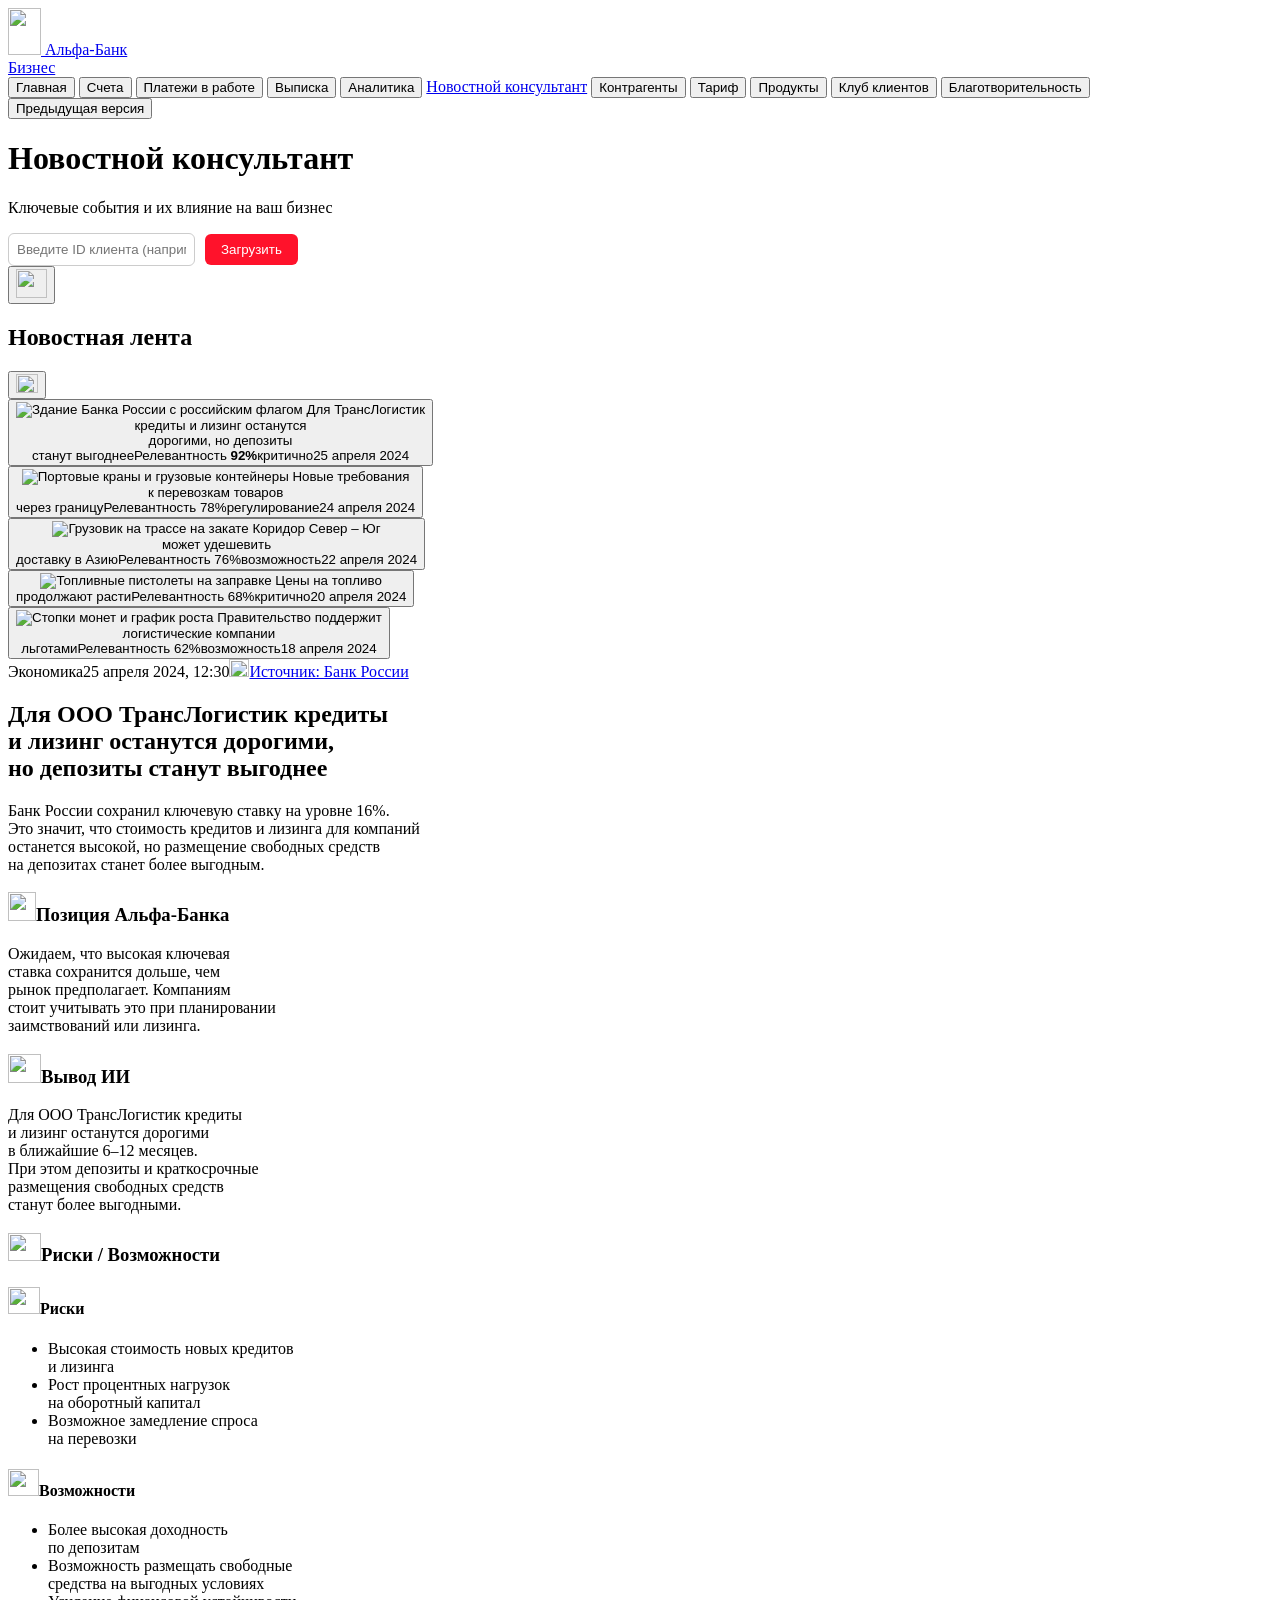
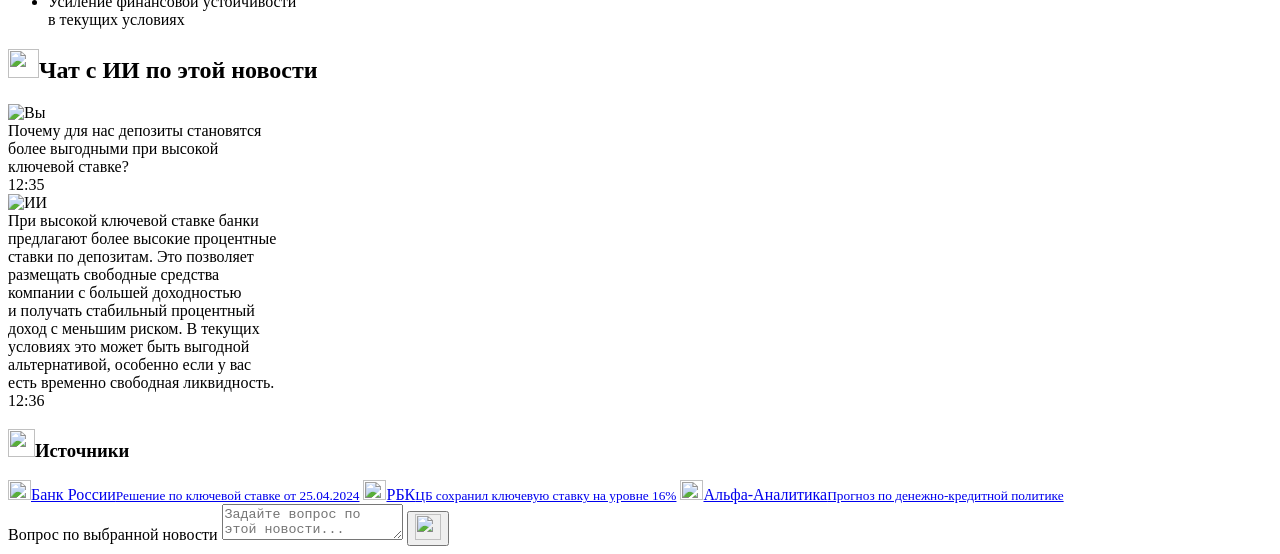
==== commit a1228d44: "first 3 endpoints" ====
--- a/src/main/resources/templates/index.html
+++ b/src/main/resources/templates/index.html
@@ -6,13 +6,13 @@
   <meta name="color-scheme" content="light">
   <title>Новостной консультант — Альфа-Банк Бизнес</title>
   <link rel="icon" href="assets/chat-alfa.png">
-  <link rel="stylesheet" href="../static/style.css">
-  <script src="script.js" defer></script>
+  <link rel="stylesheet" href="/style.css">
+  <script th:src="@{/script.js}" defer></script>
 </head>
 <body>
   <aside class="sidebar" aria-label="Боковая панель">
     <a class="brand" href="#consultant" aria-label="Альфа-Банк Бизнес">
-      <img src="assets/alfa-logo.png" alt="" width="33" height="47">
+      <img src="/assets/alfa-logo.png" alt="" width="33" height="47">
       <span>Альфа-Банк<br>Бизнес</span>
     </a>
     <nav aria-label="Главное меню">
@@ -38,13 +38,11 @@
         <p>Ключевые события и их влияние на ваш бизнес</p>
       </div>
       <div class="account">
-        <div class="company-wrapper">
-          <button class="company-button" id="company-button" type="button" aria-expanded="false" aria-controls="company-menu">
-            ООО "ТрансЛогистик" <img src="assets/chevron.png" alt="" width="16" height="13">
-          </button>
-          <div id="company-menu" class="popover company-menu" hidden><span>Текущая компания</span><strong>ООО «ТрансЛогистик»</strong></div>
+        <div style="display: flex; gap: 10px; align-items: center; margin-right: 20px;">
+          <input type="text" id="client-id-input" placeholder="Введите ID клиента (например, U_80)" style="padding: 8px; border: 1px solid #ccc; border-radius: 6px;">
+          <button id="load-client-btn" style="padding: 8px 16px; background: #ff122b; color: white; border: none; border-radius: 6px; cursor: pointer;">Загрузить</button>
         </div>
-        <button id="logout-button" class="icon-button logout" type="button" aria-label="Выйти"><img src="assets/logout.png" width="31" height="29" alt=""></button>
+        <button id="logout-button" class="icon-button logout" type="button" aria-label="Выйти"><img src="/assets/logout.png" width="31" height="29" alt=""></button>
       </div>
     </header>
 
@@ -62,31 +60,31 @@
         <div class="news-list" role="list" aria-label="Новости">
           <div role="listitem" class="news-row" data-impact="risk" data-score="92" data-date="2024-04-25">
             <button type="button" class="news-item selected" data-news="rate" aria-pressed="true">
-              <img class="news-thumbnail" src="assets/bank-building.png" alt="Здание Банка России с российским флагом" width="98" height="100">
+              <img class="news-thumbnail" src="/assets/bank-building.png" alt="Здание Банка России с российским флагом" width="98" height="100">
               <span class="news-copy"><span class="news-title">Для ТрансЛогистик<br> кредиты и лизинг останутся<br> дорогими, но депозиты<br> станут выгоднее</span><span class="news-info">Релевантность <strong>92%</strong><span class="badge critical">критично</span></span><time datetime="2024-04-25">25 апреля 2024</time></span>
             </button>
           </div>
           <div role="listitem" class="news-row" data-impact="regulation" data-score="78" data-date="2024-04-24">
             <button type="button" class="news-item" data-news="border" aria-pressed="false">
-              <img class="news-thumbnail" src="assets/containers.png" alt="Портовые краны и грузовые контейнеры" width="98" height="97">
+              <img class="news-thumbnail" src="/assets/containers.png" alt="Портовые краны и грузовые контейнеры" width="98" height="97">
               <span class="news-copy"><span class="news-title">Новые требования<br> к перевозкам товаров<br> через границу</span><span class="news-info">Релевантность 78%</span><span class="badge regulation">регулирование</span><time datetime="2024-04-24">24 апреля 2024</time></span>
             </button>
           </div>
           <div role="listitem" class="news-row" data-impact="opportunity" data-score="76" data-date="2024-04-22">
             <button type="button" class="news-item" data-news="corridor" aria-pressed="false">
-              <img class="news-thumbnail" src="assets/truck.png" alt="Грузовик на трассе на закате" width="98" height="97">
+              <img class="news-thumbnail" src="/assets/truck.png" alt="Грузовик на трассе на закате" width="98" height="97">
               <span class="news-copy"><span class="news-title">Коридор Север – Юг<br> может удешевить<br> доставку в Азию</span><span class="news-info">Релевантность 76%</span><span class="badge opportunity">возможность</span><time datetime="2024-04-22">22 апреля 2024</time></span>
             </button>
           </div>
           <div role="listitem" class="news-row" data-impact="risk" data-score="68" data-date="2024-04-20">
             <button type="button" class="news-item" data-news="fuel" aria-pressed="false">
-              <img class="news-thumbnail" src="assets/fuel.png" alt="Топливные пистолеты на заправке" width="98" height="97">
+              <img class="news-thumbnail" src="/assets/fuel.png" alt="Топливные пистолеты на заправке" width="98" height="97">
               <span class="news-copy"><span class="news-title">Цены на топливо<br> продолжают расти</span><span class="news-info">Релевантность 68%</span><span class="badge critical">критично</span><time datetime="2024-04-20">20 апреля 2024</time></span>
             </button>
           </div>
           <div role="listitem" class="news-row" data-impact="opportunity" data-score="62" data-date="2024-04-18">
             <button type="button" class="news-item" data-news="support" aria-pressed="false">
-              <img class="news-thumbnail" src="assets/coins.png" alt="Стопки монет и график роста" width="98" height="96">
+              <img class="news-thumbnail" src="/assets/coins.png" alt="Стопки монет и график роста" width="98" height="96">
               <span class="news-copy"><span class="news-title">Правительство поддержит<br> логистические компании<br> льготами</span><span class="news-info">Релевантность 62%</span><span class="badge opportunity">возможность</span><time datetime="2024-04-18">18 апреля 2024</time></span>
             </button>
           </div>
@@ -102,40 +100,40 @@
         <div id="article-analysis">
           <div class="analysis-cards">
             <section class="analysis-card bank-position" aria-labelledby="bank-heading">
-              <h3 id="bank-heading"><img src="assets/bank-chart.png" alt="" width="28" height="29">Позиция Альфа-Банка</h3>
+              <h3 id="bank-heading"><img src="/assets/bank-chart.png" alt="" width="28" height="29">Позиция Альфа-Банка</h3>
               <p>Ожидаем, что высокая ключевая<br class="reference-break"> ставка сохранится дольше, чем<br class="reference-break"> рынок предполагает. Компаниям<br class="reference-break"> <span class="compact-line">стоит учитывать это при планировании</span><br class="reference-break"> заимствований или лизинга.</p>
             </section>
             <section class="analysis-card ai-conclusion" aria-labelledby="ai-heading">
-              <h3 id="ai-heading"><img src="assets/ai-sparkles.png" alt="" width="33" height="29">Вывод ИИ</h3>
+              <h3 id="ai-heading"><img src="/assets/ai-sparkles.png" alt="" width="33" height="29">Вывод ИИ</h3>
               <p>Для ООО ТрансЛогистик кредиты<br class="reference-break"> и лизинг останутся дорогими<br class="reference-break"> в ближайшие 6–12 месяцев.<br class="reference-break"> При этом депозиты и краткосрочные<br class="reference-break"> размещения свободных средств<br class="reference-break"> станут более выгодными.</p>
             </section>
           </div>
           <section class="risk-opportunities" aria-labelledby="risk-heading">
-            <h3 id="risk-heading"><img src="assets/scales.png" width="33" height="28" alt="">Риски / Возможности</h3>
+            <h3 id="risk-heading"><img src="/assets/scales.png" width="33" height="28" alt="">Риски / Возможности</h3>
             <div class="risk-columns">
-              <section class="risks"><h4><img src="assets/warning.png" width="32" height="27" alt="">Риски</h4><ul><li>Высокая стоимость новых кредитов<br class="reference-break"> и лизинга</li><li>Рост процентных нагрузок<br class="reference-break"> на оборотный капитал</li><li>Возможное замедление спроса<br class="reference-break"> на перевозки</li></ul></section>
-              <section class="opportunities"><h4><img src="assets/trend.png" width="31" height="27" alt="">Возможности</h4><ul><li>Более высокая доходность<br class="reference-break"> по депозитам</li><li>Возможность размещать свободные<br class="reference-break"> средства на выгодных условиях</li><li>Усиление финансовой устойчивости<br class="reference-break"> в текущих условиях</li></ul></section>
+              <section class="risks"><h4><img src="/assets/warning.png" width="32" height="27" alt="">Риски</h4><ul><li>Высокая стоимость новых кредитов<br class="reference-break"> и лизинга</li><li>Рост процентных нагрузок<br class="reference-break"> на оборотный капитал</li><li>Возможное замедление спроса<br class="reference-break"> на перевозки</li></ul></section>
+              <section class="opportunities"><h4><img src="/assets/trend.png" width="31" height="27" alt="">Возможности</h4><ul><li>Более высокая доходность<br class="reference-break"> по депозитам</li><li>Возможность размещать свободные<br class="reference-break"> средства на выгодных условиях</li><li>Усиление финансовой устойчивости<br class="reference-break"> в текущих условиях</li></ul></section>
             </div>
           </section>
         </div>
       </article>
 
       <aside class="panel chat-panel" aria-labelledby="chat-heading">
-        <h2 id="chat-heading"><img src="assets/chat.png" width="31" height="29" alt="">Чат с ИИ по этой новости</h2>
+        <h2 id="chat-heading"><img src="/assets/chat.png" width="31" height="29" alt="">Чат с ИИ по этой новости</h2>
         <div class="conversation" id="conversation" role="log" aria-label="Переписка по новости" aria-live="polite">
-          <div class="message user-message"><span class="avatar user-avatar"><img src="assets/chat-user.png" width="17" height="20" alt="Вы"></span><div class="message-body"><div class="bubble">Почему для нас депозиты становятся<br class="reference-break"> более выгодными при высокой<br class="reference-break"> ключевой ставке?</div><time>12:35</time></div></div>
-          <div class="message ai-message"><span class="avatar ai-avatar"><img src="assets/chat-alfa.png" width="24" height="30" alt="ИИ"></span><div class="message-body"><div class="bubble">При высокой ключевой ставке банки<br class="reference-break"> предлагают более высокие процентные<br class="reference-break"> ставки по депозитам. Это позволяет<br class="reference-break"> размещать свободные средства<br class="reference-break"> компании с большей доходностью<br class="reference-break"> и получать стабильный процентный<br class="reference-break"> доход с меньшим риском. В текущих<br class="reference-break"> условиях это может быть выгодной<br class="reference-break"> альтернативой, особенно если у вас<br class="reference-break"> есть временно свободная ликвидность.</div><time>12:36</time></div></div>
+          <div class="message user-message"><span class="avatar user-avatar"><img src="/assets/chat-user.png" width="17" height="20" alt="Вы"></span><div class="message-body"><div class="bubble">Почему для нас депозиты становятся<br class="reference-break"> более выгодными при высокой<br class="reference-break"> ключевой ставке?</div><time>12:35</time></div></div>
+          <div class="message ai-message"><span class="avatar ai-avatar"><img src="/assets/chat-alfa.png" width="24" height="30" alt="ИИ"></span><div class="message-body"><div class="bubble">При высокой ключевой ставке банки<br class="reference-break"> предлагают более высокие процентные<br class="reference-break"> ставки по депозитам. Это позволяет<br class="reference-break"> размещать свободные средства<br class="reference-break"> компании с большей доходностью<br class="reference-break"> и получать стабильный процентный<br class="reference-break"> доход с меньшим риском. В текущих<br class="reference-break"> условиях это может быть выгодной<br class="reference-break"> альтернативой, особенно если у вас<br class="reference-break"> есть временно свободная ликвидность.</div><time>12:36</time></div></div>
         </div>
         <section class="sources" id="sources" aria-labelledby="sources-heading">
-          <h3 id="sources-heading"><img src="assets/link.png" width="27" height="28" alt="">Источники</h3>
-          <a href="https://www.cbr.ru/" target="_blank" rel="noopener noreferrer"><img src="assets/external.png" width="23" height="20" alt=""><span>Банк России<small>Решение по ключевой ставке от 25.04.2024</small></span></a>
-          <a href="https://www.rbc.ru/" target="_blank" rel="noopener noreferrer"><img src="assets/external.png" width="23" height="20" alt=""><span>РБК<small>ЦБ сохранил ключевую ставку на уровне 16%</small></span></a>
-          <a href="https://alfabank.ru/" target="_blank" rel="noopener noreferrer"><img src="assets/external.png" width="23" height="20" alt=""><span>Альфа-Аналитика<small>Прогноз по денежно-кредитной политике</small></span></a>
+          <h3 id="sources-heading"><img src="/assets/link.png" width="27" height="28" alt="">Источники</h3>
+          <a href="https://www.cbr.ru/" target="_blank" rel="noopener noreferrer"><img src="/assets/external.png" width="23" height="20" alt=""><span>Банк России<small>Решение по ключевой ставке от 25.04.2024</small></span></a>
+          <a href="https://www.rbc.ru/" target="_blank" rel="noopener noreferrer"><img src="/assets/external.png" width="23" height="20" alt=""><span>РБК<small>ЦБ сохранил ключевую ставку на уровне 16%</small></span></a>
+          <a href="https://alfabank.ru/" target="_blank" rel="noopener noreferrer"><img src="/assets/external.png" width="23" height="20" alt=""><span>Альфа-Аналитика<small>Прогноз по денежно-кредитной политике</small></span></a>
         </section>
         <form class="chat-form" id="chat-form">
           <label class="visually-hidden" for="chat-input">Вопрос по выбранной новости</label>
           <textarea id="chat-input" rows="2" maxlength="2000" placeholder="Задайте вопрос по этой новости..."></textarea>
-          <button class="icon-button send-button" type="submit" aria-label="Отправить вопрос"><img src="assets/send.png" width="26" height="26" alt=""></button>
+          <button class="icon-button send-button" type="submit" aria-label="Отправить вопрос"><img src="/assets/send.png" width="26" height="26" alt=""></button>
         </form>
       </aside>
     </div>
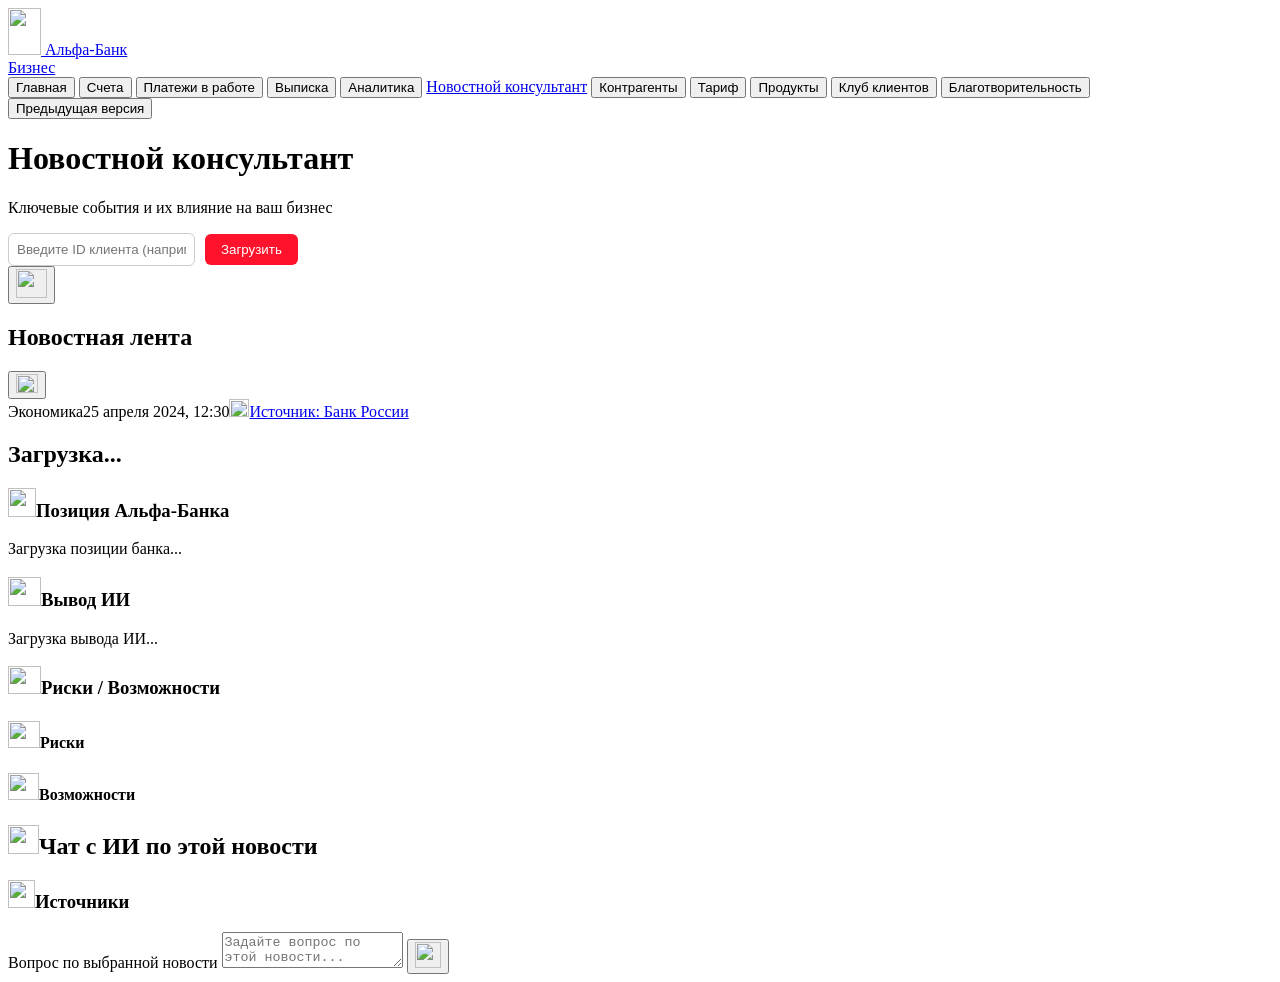
==== commit 8cc333f4: "igorzav22" ====
--- a/src/main/resources/templates/index.html
+++ b/src/main/resources/templates/index.html
@@ -5,139 +5,115 @@
   <meta name="viewport" content="width=device-width, initial-scale=1">
   <meta name="color-scheme" content="light">
   <title>Новостной консультант — Альфа-Банк Бизнес</title>
-  <link rel="icon" href="assets/chat-alfa.png">
+  <link rel="icon" href="/assets/chat-alfa.png">
   <link rel="stylesheet" href="/style.css">
   <script th:src="@{/script.js}" defer></script>
 </head>
 <body>
-  <aside class="sidebar" aria-label="Боковая панель">
-    <a class="brand" href="#consultant" aria-label="Альфа-Банк Бизнес">
-      <img src="/assets/alfa-logo.png" alt="" width="33" height="47">
-      <span>Альфа-Банк<br>Бизнес</span>
-    </a>
-    <nav aria-label="Главное меню">
-      <button type="button" data-section="Главная">Главная</button>
-      <button type="button" data-section="Счета">Счета</button>
-      <button type="button" data-section="Платежи в работе">Платежи в работе</button>
-      <button type="button" data-section="Выписка">Выписка</button>
-      <button type="button" data-section="Аналитика">Аналитика</button>
-      <a href="#consultant" class="nav-current" aria-current="page">Новостной консультант</a>
-      <button type="button" data-section="Контрагенты">Контрагенты</button>
-      <button type="button" data-section="Тариф">Тариф</button>
-      <button type="button" data-section="Продукты">Продукты</button>
-      <button type="button" data-section="Клуб клиентов">Клуб клиентов</button>
-      <button type="button" data-section="Благотворительность">Благотворительность</button>
-    </nav>
-    <button class="previous-version" type="button" data-section="Предыдущая версия">Предыдущая версия</button>
-  </aside>
+<aside class="sidebar" aria-label="Боковая панель">
+  <a class="brand" href="#consultant" aria-label="Альфа-Банк Бизнес">
+    <img src="/assets/alfa-logo.png" alt="" width="33" height="47">
+    <span>Альфа-Банк<br>Бизнес</span>
+  </a>
+  <nav aria-label="Главное меню">
+    <button type="button" data-section="Главная">Главная</button>
+    <button type="button" data-section="Счета">Счета</button>
+    <button type="button" data-section="Платежи в работе">Платежи в работе</button>
+    <button type="button" data-section="Выписка">Выписка</button>
+    <button type="button" data-section="Аналитика">Аналитика</button>
+    <a href="#consultant" class="nav-current" aria-current="page">Новостной консультант</a>
+    <button type="button" data-section="Контрагенты">Контрагенты</button>
+    <button type="button" data-section="Тариф">Тариф</button>
+    <button type="button" data-section="Продукты">Продукты</button>
+    <button type="button" data-section="Клуб клиентов">Клуб клиентов</button>
+    <button type="button" data-section="Благотворительность">Благотворительность</button>
+  </nav>
+  <button class="previous-version" type="button" data-section="Предыдущая версия">Предыдущая версия</button>
+</aside>
 
-  <main id="consultant" class="workspace">
-    <header class="page-header">
-      <div class="page-heading">
-        <h1>Новостной консультант</h1>
-        <p>Ключевые события и их влияние на ваш бизнес</p>
+<main id="consultant" class="workspace">
+  <header class="page-header">
+    <div class="page-heading">
+      <h1>Новостной консультант</h1>
+      <p>Ключевые события и их влияние на ваш бизнес</p>
+    </div>
+    <div class="account">
+      <div style="display: flex; gap: 10px; align-items: center; margin-right: 20px;">
+        <input type="text" id="client-id-input" placeholder="Введите ID клиента (например, U_80)" style="padding: 8px; border: 1px solid #ccc; border-radius: 6px;">
+        <button id="load-client-btn" style="padding: 8px 16px; background: #ff122b; color: white; border: none; border-radius: 6px; cursor: pointer;">Загрузить</button>
       </div>
-      <div class="account">
-        <div style="display: flex; gap: 10px; align-items: center; margin-right: 20px;">
-          <input type="text" id="client-id-input" placeholder="Введите ID клиента (например, U_80)" style="padding: 8px; border: 1px solid #ccc; border-radius: 6px;">
-          <button id="load-client-btn" style="padding: 8px 16px; background: #ff122b; color: white; border: none; border-radius: 6px; cursor: pointer;">Загрузить</button>
+      <button id="logout-button" class="icon-button logout" type="button" aria-label="Выйти"><img src="/assets/logout.png" width="31" height="29" alt=""></button>
+    </div>
+  </header>
+
+  <div class="columns">
+    <section class="panel feed" aria-labelledby="feed-heading">
+      <header class="feed-header">
+        <h2 id="feed-heading">Новостная лента</h2>
+        <button class="icon-button filter-button" id="filter-button" type="button" aria-label="Фильтры новостной ленты" aria-expanded="false" aria-controls="filter-menu"><img src="/assets/filter.png" alt="" width="22" height="19"></button>
+        <form id="filter-menu" class="popover filter-menu" hidden>
+          <label>Тип новости<select id="impact-filter"><option value="all">Все новости</option><option value="risk">Критично</option><option value="regulation">Регулирование</option><option value="opportunity">Возможность</option></select></label>
+          <label>Сортировка<select id="news-sort"><option value="relevance">По релевантности</option><option value="date">По дате</option></select></label>
+          <button type="reset">Сбросить фильтры</button>
+        </form>
+      </header>
+      <div class="news-list" role="list" aria-label="Новости">
+        <!-- Сюда JS будет вставлять новости -->
+      </div>
+    </section>
+
+    <article class="panel article-panel" aria-labelledby="article-heading">
+      <div class="article-meta"><span id="article-category" class="category">Экономика</span><time id="article-date" datetime="2024-04-25T12:30:00">25 апреля 2024, 12:30</time><a id="article-source" href="#sources"><img src="/assets/source-external.png" alt="" width="20" height="18">Источник: Банк России</a></div>
+      <div class="article-intro">
+        <h2 id="article-heading">Загрузка...</h2>
+        <p class="article-summary" id="article-summary"></p>
+      </div>
+      <div id="article-analysis">
+        <div class="analysis-cards">
+          <section class="analysis-card bank-position" aria-labelledby="bank-heading">
+            <h3 id="bank-heading"><img src="/assets/bank-chart.png" alt="" width="28" height="29">Позиция Альфа-Банка</h3>
+            <p id="bank-position-text">Загрузка позиции банка...</p>
+          </section>
+          <section class="analysis-card ai-conclusion" aria-labelledby="ai-heading">
+            <h3 id="ai-heading"><img src="/assets/ai-sparkles.png" alt="" width="33" height="29">Вывод ИИ</h3>
+            <p id="ai-conclusion-text">Загрузка вывода ИИ...</p>
+          </section>
         </div>
-        <button id="logout-button" class="icon-button logout" type="button" aria-label="Выйти"><img src="/assets/logout.png" width="31" height="29" alt=""></button>
+        <section class="risk-opportunities" aria-labelledby="risk-heading">
+          <h3 id="risk-heading"><img src="/assets/scales.png" width="33" height="28" alt="">Риски / Возможности</h3>
+          <div class="risk-columns">
+            <section class="risks">
+              <h4><img src="/assets/warning.png" width="32" height="27" alt="">Риски</h4>
+              <ul id="risks-list"></ul>
+            </section>
+            <section class="opportunities">
+              <h4><img src="/assets/trend.png" width="31" height="27" alt="">Возможности</h4>
+              <ul id="opportunities-list"></ul>
+            </section>
+          </div>
+        </section>
       </div>
-    </header>
+    </article>
 
-    <div class="columns">
-      <section class="panel feed" aria-labelledby="feed-heading">
-        <header class="feed-header">
-          <h2 id="feed-heading">Новостная лента</h2>
-          <button class="icon-button filter-button" id="filter-button" type="button" aria-label="Фильтры новостной ленты" aria-expanded="false" aria-controls="filter-menu"><img src="assets/filter.png" alt="" width="22" height="19"></button>
-          <form id="filter-menu" class="popover filter-menu" hidden>
-            <label>Тип новости<select id="impact-filter"><option value="all">Все новости</option><option value="risk">Критично</option><option value="regulation">Регулирование</option><option value="opportunity">Возможность</option></select></label>
-            <label>Сортировка<select id="news-sort"><option value="relevance">По релевантности</option><option value="date">По дате</option></select></label>
-            <button type="reset">Сбросить фильтры</button>
-          </form>
-        </header>
-        <div class="news-list" role="list" aria-label="Новости">
-          <div role="listitem" class="news-row" data-impact="risk" data-score="92" data-date="2024-04-25">
-            <button type="button" class="news-item selected" data-news="rate" aria-pressed="true">
-              <img class="news-thumbnail" src="/assets/bank-building.png" alt="Здание Банка России с российским флагом" width="98" height="100">
-              <span class="news-copy"><span class="news-title">Для ТрансЛогистик<br> кредиты и лизинг останутся<br> дорогими, но депозиты<br> станут выгоднее</span><span class="news-info">Релевантность <strong>92%</strong><span class="badge critical">критично</span></span><time datetime="2024-04-25">25 апреля 2024</time></span>
-            </button>
-          </div>
-          <div role="listitem" class="news-row" data-impact="regulation" data-score="78" data-date="2024-04-24">
-            <button type="button" class="news-item" data-news="border" aria-pressed="false">
-              <img class="news-thumbnail" src="/assets/containers.png" alt="Портовые краны и грузовые контейнеры" width="98" height="97">
-              <span class="news-copy"><span class="news-title">Новые требования<br> к перевозкам товаров<br> через границу</span><span class="news-info">Релевантность 78%</span><span class="badge regulation">регулирование</span><time datetime="2024-04-24">24 апреля 2024</time></span>
-            </button>
-          </div>
-          <div role="listitem" class="news-row" data-impact="opportunity" data-score="76" data-date="2024-04-22">
-            <button type="button" class="news-item" data-news="corridor" aria-pressed="false">
-              <img class="news-thumbnail" src="/assets/truck.png" alt="Грузовик на трассе на закате" width="98" height="97">
-              <span class="news-copy"><span class="news-title">Коридор Север – Юг<br> может удешевить<br> доставку в Азию</span><span class="news-info">Релевантность 76%</span><span class="badge opportunity">возможность</span><time datetime="2024-04-22">22 апреля 2024</time></span>
-            </button>
-          </div>
-          <div role="listitem" class="news-row" data-impact="risk" data-score="68" data-date="2024-04-20">
-            <button type="button" class="news-item" data-news="fuel" aria-pressed="false">
-              <img class="news-thumbnail" src="/assets/fuel.png" alt="Топливные пистолеты на заправке" width="98" height="97">
-              <span class="news-copy"><span class="news-title">Цены на топливо<br> продолжают расти</span><span class="news-info">Релевантность 68%</span><span class="badge critical">критично</span><time datetime="2024-04-20">20 апреля 2024</time></span>
-            </button>
-          </div>
-          <div role="listitem" class="news-row" data-impact="opportunity" data-score="62" data-date="2024-04-18">
-            <button type="button" class="news-item" data-news="support" aria-pressed="false">
-              <img class="news-thumbnail" src="/assets/coins.png" alt="Стопки монет и график роста" width="98" height="96">
-              <span class="news-copy"><span class="news-title">Правительство поддержит<br> логистические компании<br> льготами</span><span class="news-info">Релевантность 62%</span><span class="badge opportunity">возможность</span><time datetime="2024-04-18">18 апреля 2024</time></span>
-            </button>
-          </div>
+    <aside class="panel chat-panel" aria-labelledby="chat-heading">
+      <h2 id="chat-heading"><img src="/assets/chat.png" width="31" height="29" alt="">Чат с ИИ по этой новости</h2>
+      <div class="conversation" id="conversation" role="log" aria-label="Переписка по новости" aria-live="polite">
+        <!-- Сюда JS будет вставлять сообщения -->
+      </div>
+      <section class="sources" id="sources" aria-labelledby="sources-heading">
+        <h3 id="sources-heading"><img src="/assets/link.png" width="27" height="28" alt="">Источники</h3>
+        <div id="sources-list">
+          <!-- Сюда JS будет вставлять источники, если нужно -->
         </div>
       </section>
-
-      <article class="panel article-panel" aria-labelledby="article-heading">
-        <div class="article-meta"><span id="article-category" class="category">Экономика</span><time id="article-date" datetime="2024-04-25T12:30:00">25 апреля 2024, 12:30</time><a id="article-source" href="#sources"><img src="assets/source-external.png" alt="" width="20" height="18">Источник: Банк России</a></div>
-        <div class="article-intro">
-          <h2 id="article-heading">Для ООО ТрансЛогистик кредиты<br class="reference-break"> <span class="headline-second">и лизинг останутся дорогими,</span><br class="reference-break"> <span class="headline-final">но депозиты станут выгоднее</span></h2>
-          <p class="article-summary" id="article-summary">Банк России сохранил ключевую ставку на уровне 16%.<br class="reference-break"> <span class="summary-wide">Это значит, что стоимость кредитов и лизинга для компаний</span><br class="reference-break"> <span class="summary-wide">останется высокой, но размещение свободных средств</span><br class="reference-break"> <span class="summary-tail">на депозитах станет более выгодным.</span></p>
-        </div>
-        <div id="article-analysis">
-          <div class="analysis-cards">
-            <section class="analysis-card bank-position" aria-labelledby="bank-heading">
-              <h3 id="bank-heading"><img src="/assets/bank-chart.png" alt="" width="28" height="29">Позиция Альфа-Банка</h3>
-              <p>Ожидаем, что высокая ключевая<br class="reference-break"> ставка сохранится дольше, чем<br class="reference-break"> рынок предполагает. Компаниям<br class="reference-break"> <span class="compact-line">стоит учитывать это при планировании</span><br class="reference-break"> заимствований или лизинга.</p>
-            </section>
-            <section class="analysis-card ai-conclusion" aria-labelledby="ai-heading">
-              <h3 id="ai-heading"><img src="/assets/ai-sparkles.png" alt="" width="33" height="29">Вывод ИИ</h3>
-              <p>Для ООО ТрансЛогистик кредиты<br class="reference-break"> и лизинг останутся дорогими<br class="reference-break"> в ближайшие 6–12 месяцев.<br class="reference-break"> При этом депозиты и краткосрочные<br class="reference-break"> размещения свободных средств<br class="reference-break"> станут более выгодными.</p>
-            </section>
-          </div>
-          <section class="risk-opportunities" aria-labelledby="risk-heading">
-            <h3 id="risk-heading"><img src="/assets/scales.png" width="33" height="28" alt="">Риски / Возможности</h3>
-            <div class="risk-columns">
-              <section class="risks"><h4><img src="/assets/warning.png" width="32" height="27" alt="">Риски</h4><ul><li>Высокая стоимость новых кредитов<br class="reference-break"> и лизинга</li><li>Рост процентных нагрузок<br class="reference-break"> на оборотный капитал</li><li>Возможное замедление спроса<br class="reference-break"> на перевозки</li></ul></section>
-              <section class="opportunities"><h4><img src="/assets/trend.png" width="31" height="27" alt="">Возможности</h4><ul><li>Более высокая доходность<br class="reference-break"> по депозитам</li><li>Возможность размещать свободные<br class="reference-break"> средства на выгодных условиях</li><li>Усиление финансовой устойчивости<br class="reference-break"> в текущих условиях</li></ul></section>
-            </div>
-          </section>
-        </div>
-      </article>
-
-      <aside class="panel chat-panel" aria-labelledby="chat-heading">
-        <h2 id="chat-heading"><img src="/assets/chat.png" width="31" height="29" alt="">Чат с ИИ по этой новости</h2>
-        <div class="conversation" id="conversation" role="log" aria-label="Переписка по новости" aria-live="polite">
-          <div class="message user-message"><span class="avatar user-avatar"><img src="/assets/chat-user.png" width="17" height="20" alt="Вы"></span><div class="message-body"><div class="bubble">Почему для нас депозиты становятся<br class="reference-break"> более выгодными при высокой<br class="reference-break"> ключевой ставке?</div><time>12:35</time></div></div>
-          <div class="message ai-message"><span class="avatar ai-avatar"><img src="/assets/chat-alfa.png" width="24" height="30" alt="ИИ"></span><div class="message-body"><div class="bubble">При высокой ключевой ставке банки<br class="reference-break"> предлагают более высокие процентные<br class="reference-break"> ставки по депозитам. Это позволяет<br class="reference-break"> размещать свободные средства<br class="reference-break"> компании с большей доходностью<br class="reference-break"> и получать стабильный процентный<br class="reference-break"> доход с меньшим риском. В текущих<br class="reference-break"> условиях это может быть выгодной<br class="reference-break"> альтернативой, особенно если у вас<br class="reference-break"> есть временно свободная ликвидность.</div><time>12:36</time></div></div>
-        </div>
-        <section class="sources" id="sources" aria-labelledby="sources-heading">
-          <h3 id="sources-heading"><img src="/assets/link.png" width="27" height="28" alt="">Источники</h3>
-          <a href="https://www.cbr.ru/" target="_blank" rel="noopener noreferrer"><img src="/assets/external.png" width="23" height="20" alt=""><span>Банк России<small>Решение по ключевой ставке от 25.04.2024</small></span></a>
-          <a href="https://www.rbc.ru/" target="_blank" rel="noopener noreferrer"><img src="/assets/external.png" width="23" height="20" alt=""><span>РБК<small>ЦБ сохранил ключевую ставку на уровне 16%</small></span></a>
-          <a href="https://alfabank.ru/" target="_blank" rel="noopener noreferrer"><img src="/assets/external.png" width="23" height="20" alt=""><span>Альфа-Аналитика<small>Прогноз по денежно-кредитной политике</small></span></a>
-        </section>
-        <form class="chat-form" id="chat-form">
-          <label class="visually-hidden" for="chat-input">Вопрос по выбранной новости</label>
-          <textarea id="chat-input" rows="2" maxlength="2000" placeholder="Задайте вопрос по этой новости..."></textarea>
-          <button class="icon-button send-button" type="submit" aria-label="Отправить вопрос"><img src="/assets/send.png" width="26" height="26" alt=""></button>
-        </form>
-      </aside>
-    </div>
-  </main>
-  <dialog id="info-dialog"><form method="dialog"><h2 id="dialog-title"></h2><p id="dialog-copy"></p><button autofocus>Понятно</button></form></dialog>
+      <form class="chat-form" id="chat-form">
+        <label class="visually-hidden" for="chat-input">Вопрос по выбранной новости</label>
+        <textarea id="chat-input" rows="2" maxlength="2000" placeholder="Задайте вопрос по этой новости..."></textarea>
+        <button class="icon-button send-button" type="submit" aria-label="Отправить вопрос"><img src="/assets/send.png" width="26" height="26" alt=""></button>
+      </form>
+    </aside>
+  </div>
+</main>
+<dialog id="info-dialog"><form method="dialog"><h2 id="dialog-title"></h2><p id="dialog-copy"></p><button autofocus>Понятно</button></form></dialog>
 </body>
-</html>
+</html>
